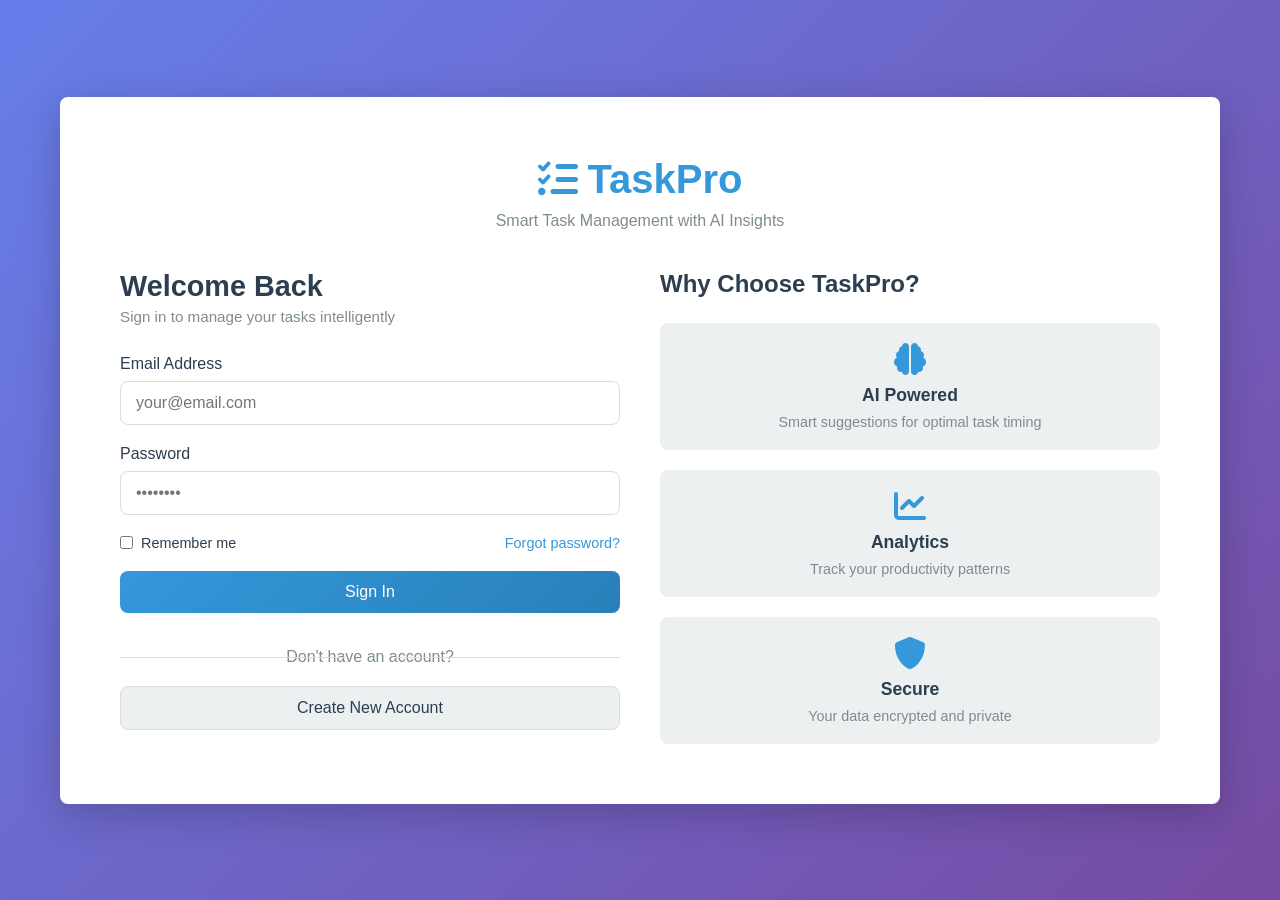
==== frontend/index.html @ 933f18e6 "Jhon Nino" ====
<!DOCTYPE html>
<html lang="en">
<head>
    <meta charset="UTF-8">
    <meta name="viewport" content="width=device-width, initial-scale=1.0">
    <title>TaskPro - Redirecting...</title>
    <style>
        body {
            margin: 0;
            padding: 0;
            background: linear-gradient(135deg, #667eea 0%, #764ba2 100%);
            height: 100vh;
            display: flex;
            justify-content: center;
            align-items: center;
            font-family: 'Segoe UI', Tahoma, Geneva, Verdana, sans-serif;
        }
        
        .container {
            text-align: center;
            color: white;
        }
        
        h1 {
            font-size: 2.5rem;
            margin-bottom: 10px;
        }
        
        p {
            font-size: 1.1rem;
            opacity: 0.9;
        }
        
        .spinner {
            width: 50px;
            height: 50px;
            border: 4px solid rgba(255, 255, 255, 0.3);
            border-radius: 50%;
            border-top-color: white;
            animation: spin 1s linear infinite;
            margin: 30px auto;
        }
        
        @keyframes spin {
            to { transform: rotate(360deg); }
        }
    </style>
</head>
<body>
    <div class="container">
        <h1>TaskPro</h1>
        <p>Redirecting to login...</p>
        <div class="spinner"></div>
    </div>

    <script>
        // Redirect to auth page
        setTimeout(() => {
            window.location.href = 'templates/auth.html';
        }, 1000);
    </script>
</body>
</html>
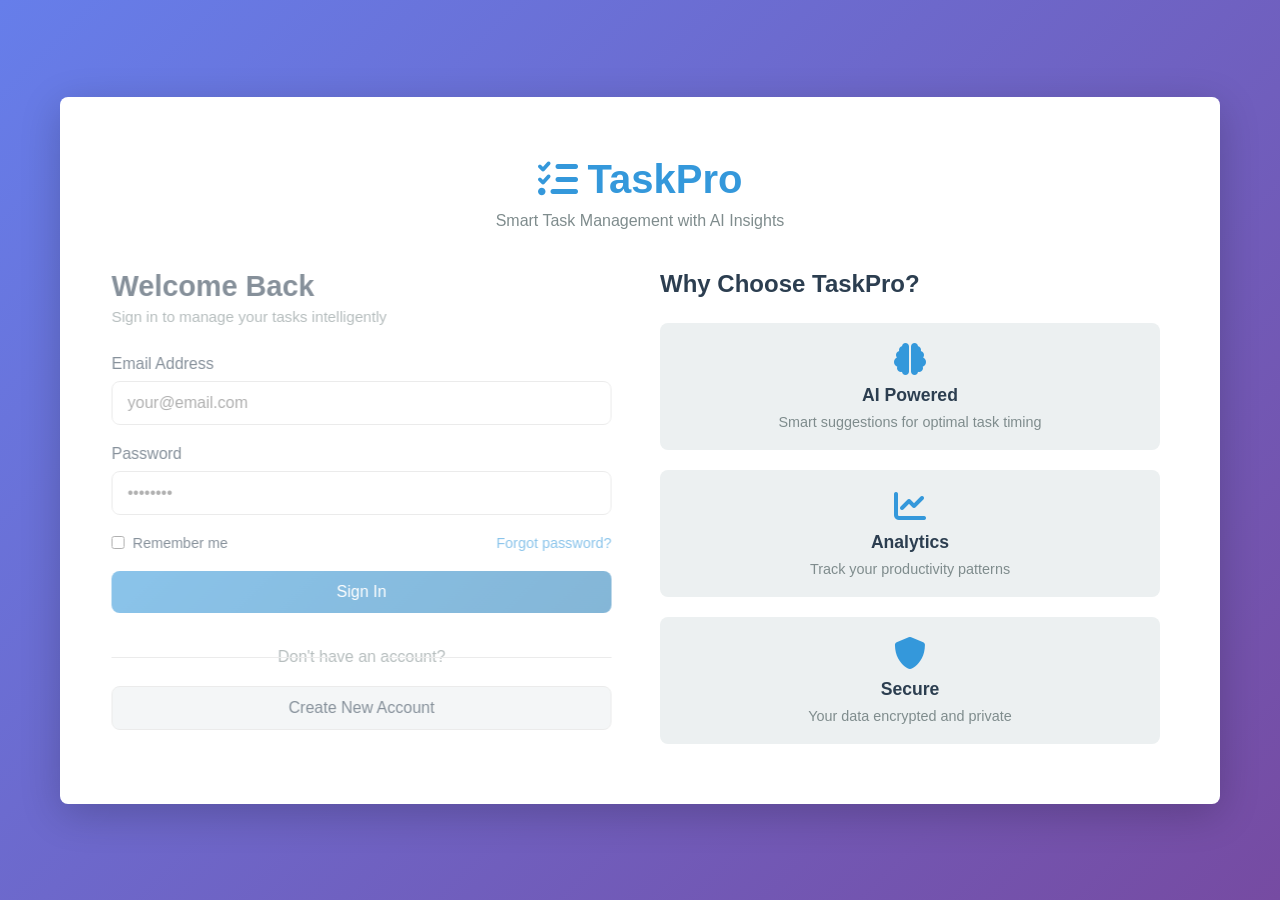
==== commit ff417e2d: "Add files via upload" ====
--- a/frontend/index.html
+++ b/frontend/index.html
@@ -1,63 +1,63 @@
-<!DOCTYPE html>
-<html lang="en">
-<head>
-    <meta charset="UTF-8">
-    <meta name="viewport" content="width=device-width, initial-scale=1.0">
-    <title>TaskPro - Redirecting...</title>
-    <style>
-        body {
-            margin: 0;
-            padding: 0;
-            background: linear-gradient(135deg, #667eea 0%, #764ba2 100%);
-            height: 100vh;
-            display: flex;
-            justify-content: center;
-            align-items: center;
-            font-family: 'Segoe UI', Tahoma, Geneva, Verdana, sans-serif;
-        }
-        
-        .container {
-            text-align: center;
-            color: white;
-        }
-        
-        h1 {
-            font-size: 2.5rem;
-            margin-bottom: 10px;
-        }
-        
-        p {
-            font-size: 1.1rem;
-            opacity: 0.9;
-        }
-        
-        .spinner {
-            width: 50px;
-            height: 50px;
-            border: 4px solid rgba(255, 255, 255, 0.3);
-            border-radius: 50%;
-            border-top-color: white;
-            animation: spin 1s linear infinite;
-            margin: 30px auto;
-        }
-        
-        @keyframes spin {
-            to { transform: rotate(360deg); }
-        }
-    </style>
-</head>
-<body>
-    <div class="container">
-        <h1>TaskPro</h1>
-        <p>Redirecting to login...</p>
-        <div class="spinner"></div>
-    </div>
-
-    <script>
-        // Redirect to auth page
-        setTimeout(() => {
-            window.location.href = 'templates/auth.html';
-        }, 1000);
-    </script>
-</body>
-</html>
+<!DOCTYPE html>
+<html lang="en">
+<head>
+    <meta charset="UTF-8">
+    <meta name="viewport" content="width=device-width, initial-scale=1.0">
+    <title>TaskPro - Redirecting...</title>
+    <style>
+        body {
+            margin: 0;
+            padding: 0;
+            background: linear-gradient(135deg, #667eea 0%, #764ba2 100%);
+            height: 100vh;
+            display: flex;
+            justify-content: center;
+            align-items: center;
+            font-family: 'Segoe UI', Tahoma, Geneva, Verdana, sans-serif;
+        }
+        
+        .container {
+            text-align: center;
+            color: white;
+        }
+        
+        h1 {
+            font-size: 2.5rem;
+            margin-bottom: 10px;
+        }
+        
+        p {
+            font-size: 1.1rem;
+            opacity: 0.9;
+        }
+        
+        .spinner {
+            width: 50px;
+            height: 50px;
+            border: 4px solid rgba(255, 255, 255, 0.3);
+            border-radius: 50%;
+            border-top-color: white;
+            animation: spin 1s linear infinite;
+            margin: 30px auto;
+        }
+        
+        @keyframes spin {
+            to { transform: rotate(360deg); }
+        }
+    </style>
+</head>
+<body>
+    <div class="container">
+        <h1>TaskPro</h1>
+        <p>Redirecting to login...</p>
+        <div class="spinner"></div>
+    </div>
+
+    <script>
+        // Redirect to auth page
+        setTimeout(() => {
+            window.location.href = 'templates/auth.html';
+        }, 1000);
+    </script>
+</body>
+</html>
